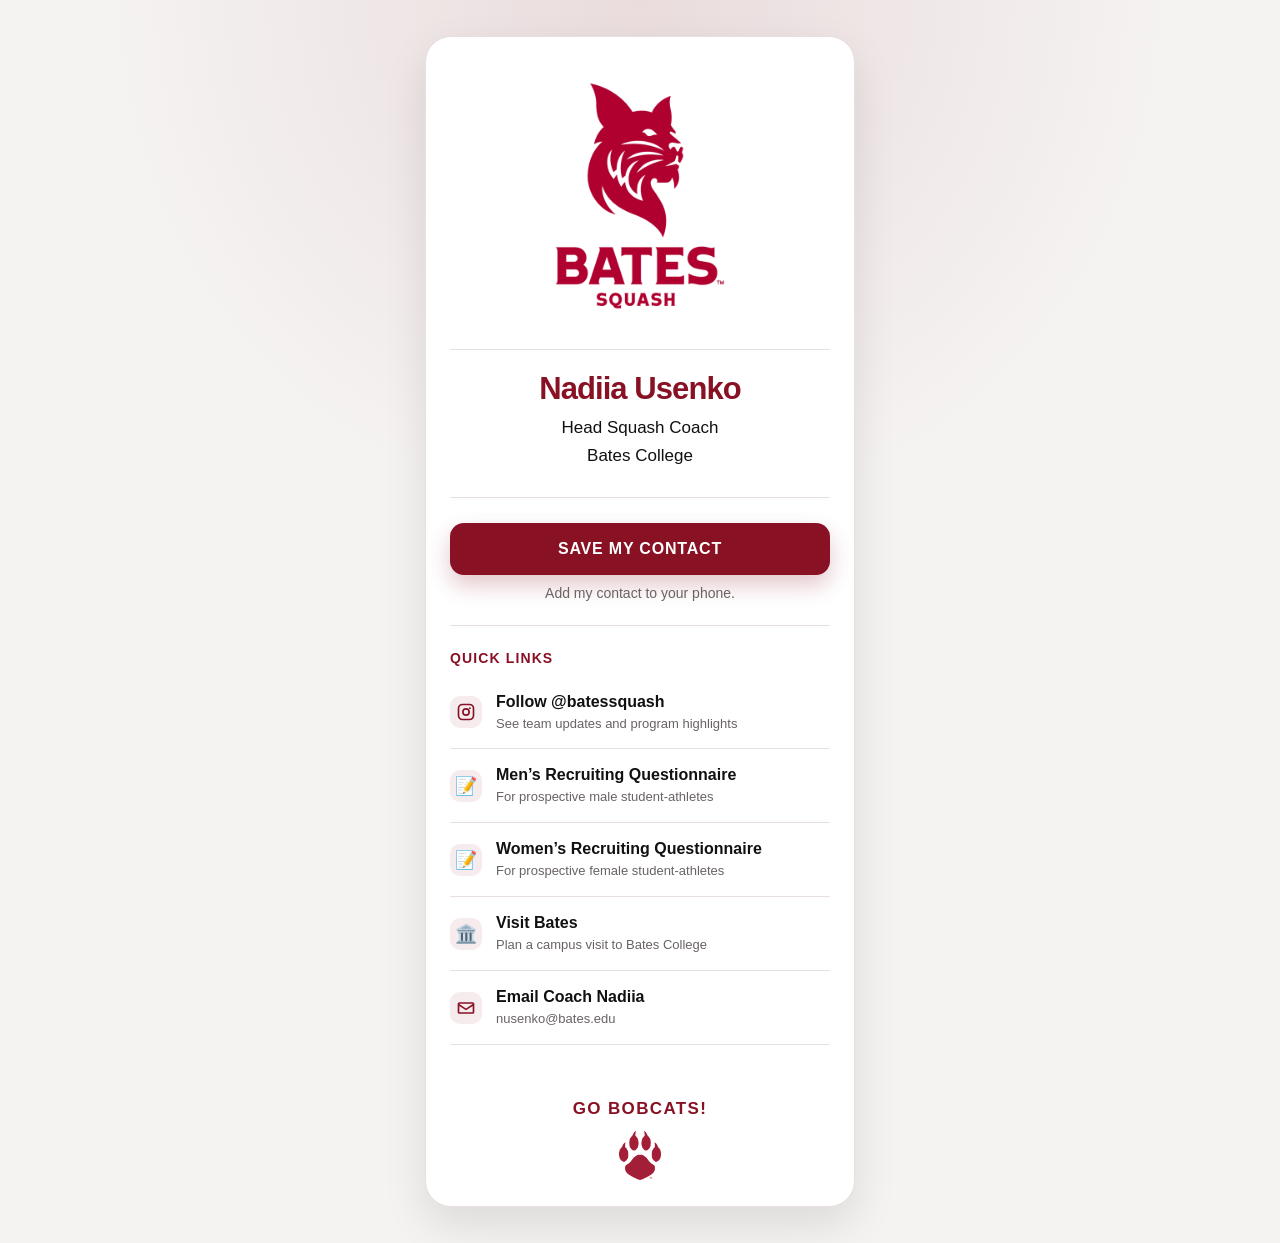
==== index.html @ 06f9a8f9 "Add files via upload" ====
<!DOCTYPE html>
<html lang="en">
<head>
  <meta charset="UTF-8" />
  <meta name="viewport" content="width=device-width, initial-scale=1.0" />

  <title>Bates Squash Recruiting | Nadiia Usenko</title>
  <meta name="description" content="Connect with Bates Squash and Head Squash Coach Nadiia Usenko." />

  <link rel="stylesheet" href="style.css" />
</head>

<body>
  <main class="page">
    <section class="card" aria-label="Bates Squash recruiting contact page">
      <img
        src="SDS_Bates_Squash1_Garnet.png"
        alt="Bates Squash"
        class="logo"
      />

      <div class="coach-block">
        <h1>Nadiia Usenko</h1>
        <p>Head Squash Coach</p>
        <p>Bates College</p>
      </div>

      <a class="save-button" href="nadiia-usenko.vcf" download>
        Save My Contact
      </a>

      <p class="support-text">
        Add my contact to your phone.
      </p>

      <section class="links-section" aria-labelledby="quick-links-heading">
        <h2 id="quick-links-heading">Quick Links</h2>

        <a class="link-row" href="https://www.instagram.com/batessquash/" target="_blank" rel="noopener noreferrer">
          <span class="icon instagram-icon" aria-hidden="true">
            <svg viewBox="0 0 24 24" role="img">
              <path d="M7.75 2h8.5A5.76 5.76 0 0 1 22 7.75v8.5A5.76 5.76 0 0 1 16.25 22h-8.5A5.76 5.76 0 0 1 2 16.25v-8.5A5.76 5.76 0 0 1 7.75 2Zm0 2A3.75 3.75 0 0 0 4 7.75v8.5A3.75 3.75 0 0 0 7.75 20h8.5A3.75 3.75 0 0 0 20 16.25v-8.5A3.75 3.75 0 0 0 16.25 4h-8.5Zm8.9 2.25a1.1 1.1 0 1 1 0 2.2 1.1 1.1 0 0 1 0-2.2ZM12 7.25A4.75 4.75 0 1 1 12 16.75 4.75 4.75 0 0 1 12 7.25Zm0 2A2.75 2.75 0 1 0 12 14.75 2.75 2.75 0 0 0 12 9.25Z"/>
            </svg>
          </span>
          <span>
            <strong>Follow @batessquash</strong>
            <small>See team updates and program highlights</small>
          </span>
        </a>

        <a class="link-row" href="https://questionnaires.armssoftware.com/f38b71e44914" target="_blank" rel="noopener noreferrer">
          <span class="icon" aria-hidden="true">📝</span>
          <span>
            <strong>Men’s Recruiting Questionnaire</strong>
            <small>For prospective male student-athletes</small>
          </span>
        </a>

        <a class="link-row" href="https://questionnaires.armssoftware.com/f0ca2ab17b4b" target="_blank" rel="noopener noreferrer">
          <span class="icon" aria-hidden="true">📝</span>
          <span>
            <strong>Women’s Recruiting Questionnaire</strong>
            <small>For prospective female student-athletes</small>
          </span>
        </a>

        <a class="link-row" href="https://apply.bates.edu/portal/campus-visit_vNew" target="_blank" rel="noopener noreferrer">
          <span class="icon" aria-hidden="true">🏛️</span>
          <span>
            <strong>Visit Bates</strong>
            <small>Plan a campus visit to Bates College</small>
          </span>
        </a>

        <a class="link-row" href="mailto:nusenko@bates.edu">
          <span class="icon email-icon" aria-hidden="true">
            <svg viewBox="0 0 24 24" role="img">
              <path d="M4 5h16a2 2 0 0 1 2 2v10a2 2 0 0 1-2 2H4a2 2 0 0 1-2-2V7a2 2 0 0 1 2-2Zm0 2v.25l8 5.2 8-5.2V7H4Zm16 10V9.63l-7.45 4.85a1 1 0 0 1-1.1 0L4 9.63V17h16Z"/>
            </svg>
          </span>
          <span>
            <strong>Email Coach Nadiia</strong>
            <small>nusenko@bates.edu</small>
          </span>
        </a>
      </section>

      <footer>
        <div class="go-bobcats">GO BOBCATS!</div>
        <img src="Paw_garnet.png" alt="" class="paw" />
      </footer>
    </section>
  </main>
</body>
</html>
---- style.css ----
:root {
  --garnet: #881124;
  --black: #111111;
  --white: #ffffff;
  --soft-bg: #f5f3f2;
  --line: #e7e0df;
  --muted: #696363;
  --shadow: rgba(0, 0, 0, 0.10);
}

* {
  box-sizing: border-box;
}

html {
  scroll-behavior: smooth;
}

body {
  margin: 0;
  min-height: 100vh;
  background:
    radial-gradient(circle at top, rgba(136, 17, 36, 0.10), transparent 34rem),
    var(--soft-bg);
  color: var(--black);
  font-family: Arial, Helvetica, sans-serif;
}

.page {
  width: 100%;
  min-height: 100vh;
  display: flex;
  align-items: stretch;
  justify-content: center;
  padding: 18px;
}

.card {
  width: 100%;
  max-width: 430px;
  min-height: calc(100vh - 36px);
  background: var(--white);
  border: 1px solid var(--line);
  border-radius: 26px;
  box-shadow: 0 18px 44px var(--shadow);
  padding: 34px 24px 26px;
  text-align: center;
  overflow: hidden;
}

.logo {
  display: block;
  width: min(250px, 88%);
  height: auto;
  margin: 0 auto 28px;
}

.coach-block {
  padding: 22px 0 24px;
  border-top: 1px solid var(--line);
  border-bottom: 1px solid var(--line);
}

h1 {
  margin: 0 0 10px;
  color: var(--garnet);
  font-size: 31px;
  line-height: 1.12;
  letter-spacing: -0.03em;
}

.coach-block p {
  margin: 5px 0;
  font-size: 17px;
  line-height: 1.35;
}

.save-button {
  display: block;
  margin: 25px 0 10px;
  padding: 17px 20px;
  border-radius: 14px;
  background: var(--garnet);
  color: var(--white);
  text-decoration: none;
  text-transform: uppercase;
  font-weight: 800;
  letter-spacing: 0.05em;
  box-shadow: 0 10px 22px rgba(136, 17, 36, 0.24);
  transition: transform 160ms ease, box-shadow 160ms ease, background 160ms ease;
}

.save-button:hover,
.save-button:focus {
  background: #741020;
  transform: translateY(-1px);
  box-shadow: 0 13px 28px rgba(136, 17, 36, 0.28);
}

.support-text {
  margin: 0 0 24px;
  color: var(--muted);
  font-size: 14px;
}

.links-section {
  text-align: left;
  border-top: 1px solid var(--line);
  padding-top: 24px;
}

h2 {
  margin: 0 0 10px;
  color: var(--garnet);
  font-size: 14px;
  letter-spacing: 0.08em;
  text-transform: uppercase;
}

.link-row {
  display: flex;
  gap: 14px;
  align-items: center;
  padding: 16px 0;
  border-bottom: 1px solid var(--line);
  color: var(--black);
  text-decoration: none;
  transition: transform 160ms ease, color 160ms ease;
}

.link-row:hover,
.link-row:focus {
  color: var(--garnet);
  transform: translateX(2px);
}

.icon {
  flex: 0 0 32px;
  width: 32px;
  height: 32px;
  border-radius: 10px;
  background: rgba(136, 17, 36, 0.08);
  display: grid;
  place-items: center;
  font-size: 18px;
}

.icon svg {
  width: 20px;
  height: 20px;
  fill: var(--garnet);
}

.link-row strong {
  display: block;
  font-size: 16px;
  line-height: 1.25;
}

.link-row small {
  display: block;
  margin-top: 4px;
  color: var(--muted);
  font-size: 13px;
  line-height: 1.3;
}

footer {
  margin-top: 30px;
  padding-top: 24px;
  text-align: center;
}

.go-bobcats {
  color: var(--garnet);
  font-weight: 900;
  letter-spacing: 0.08em;
  font-size: 17px;
}

.paw {
  display: block;
  width: 42px;
  height: auto;
  margin: 12px auto 0;
}

@media (min-width: 700px) {
  .page {
    align-items: center;
    padding: 36px;
  }

  .card {
    min-height: auto;
  }
}
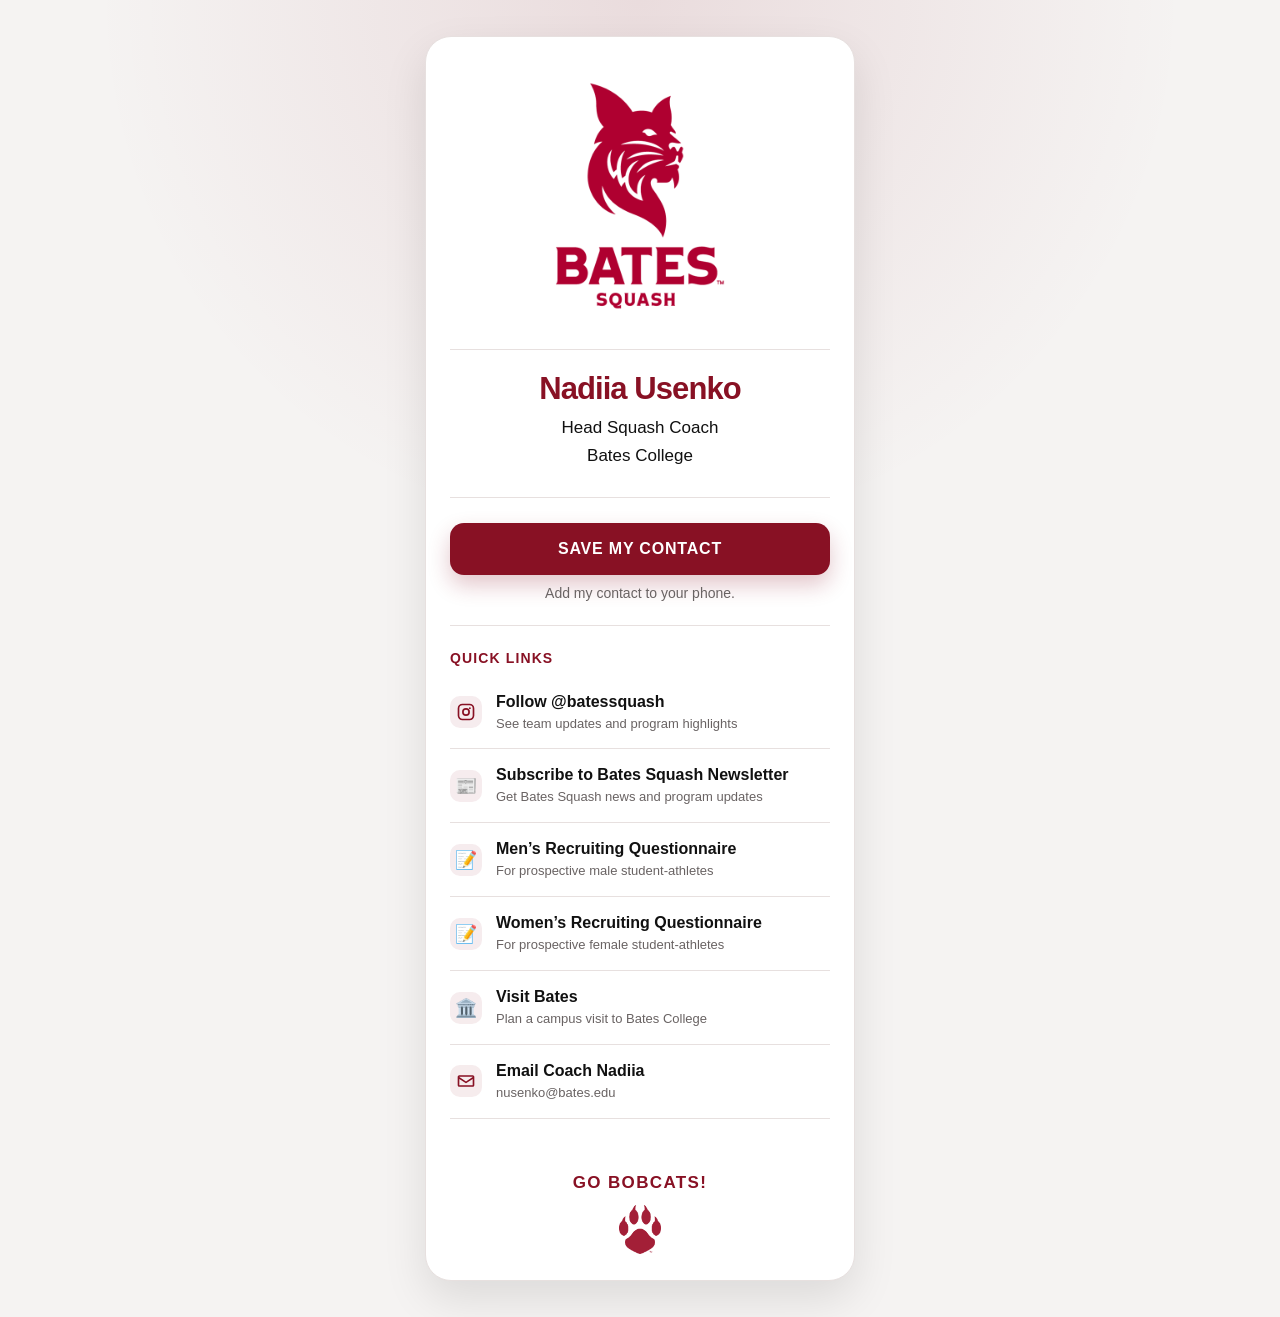
==== commit 648ee244: "Added newsletter icon" ====
--- a/index.html
+++ b/index.html
@@ -7,6 +7,8 @@
   <title>Bates Squash Recruiting | Nadiia Usenko</title>
   <meta name="description" content="Connect with Bates Squash and Head Squash Coach Nadiia Usenko." />
 
+  <link rel="icon" type="image/svg+xml" href="favicon.svg" />
+  <link rel="apple-touch-icon" href="favicon.svg" />
   <link rel="stylesheet" href="style.css" />
 </head>
 
@@ -48,6 +50,14 @@
           </span>
         </a>
 
+        <a class="link-row" href="https://forms.gle/hZCBhF3brGYesUsp7" target="_blank" rel="noopener noreferrer">
+          <span class="icon" aria-hidden="true">📰</span>
+          <span>
+            <strong>Subscribe to Bates Squash Newsletter</strong>
+            <small>Get Bates Squash news and program updates</small>
+          </span>
+        </a>
+        
         <a class="link-row" href="https://questionnaires.armssoftware.com/f38b71e44914" target="_blank" rel="noopener noreferrer">
           <span class="icon" aria-hidden="true">📝</span>
           <span>
